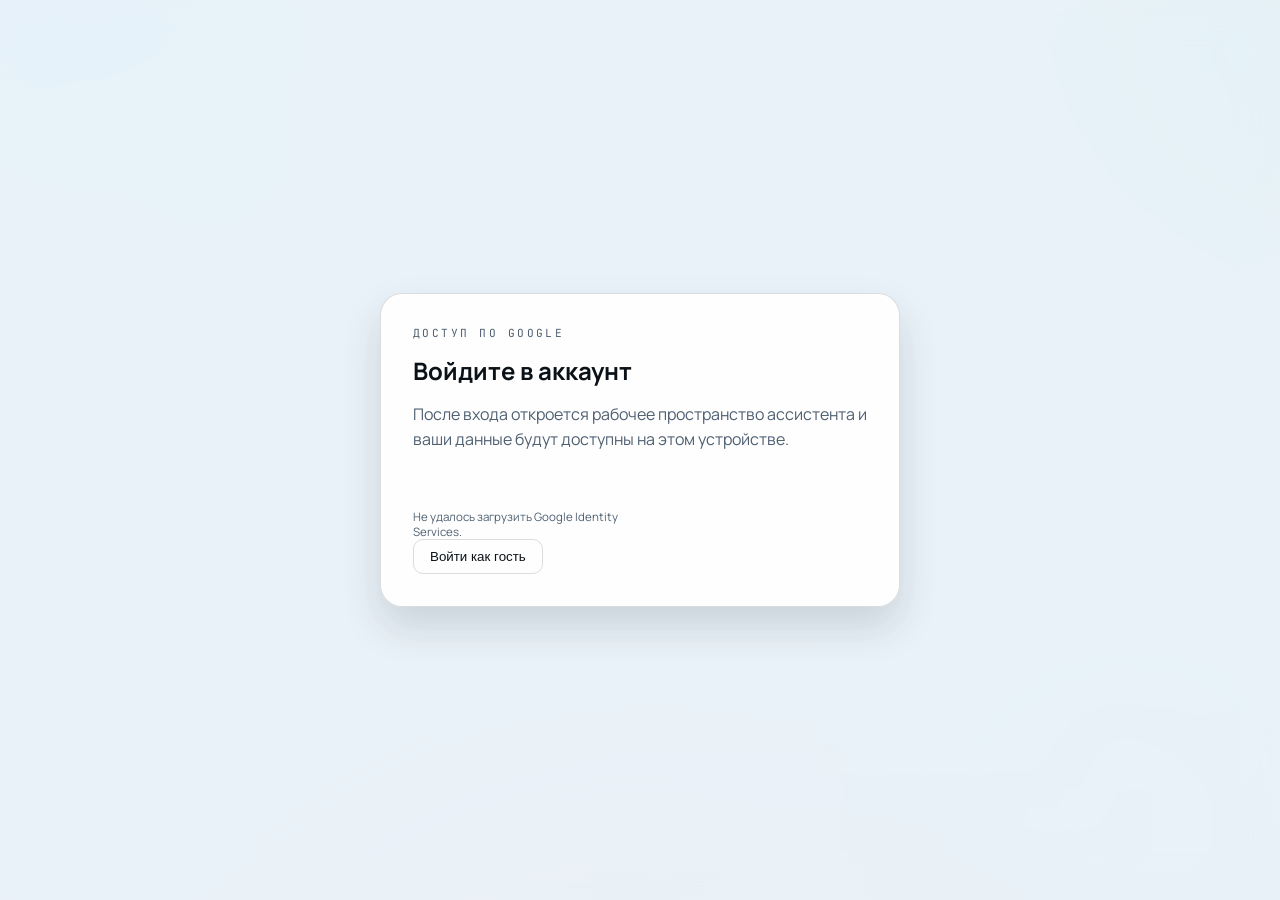
==== index.html @ 62c1ecb1 "11" ====
﻿<!doctype html>
<html lang="ru">
<head>
  <meta charset="utf-8" />
  <meta name="viewport" content="width=device-width, initial-scale=1" />
  <title>Веб1-ассистент</title>
  <link rel="stylesheet" href="styles.css" />
  <script>
    (function () {
      const stored = localStorage.getItem("assistant_theme");
      const prefersDark = window.matchMedia && window.matchMedia("(prefers-color-scheme: dark)").matches;
      const theme = stored || (prefersDark ? "dark" : "light");
      document.documentElement.dataset.theme = theme;
    })();
  </script>
  <script src="https://accounts.google.com/gsi/client" async defer></script>
  <script defer src="app.js"></script>
</head>
<body data-google-client-id="568002795902-9rujrugcspusikbb2c87gkfgdf6e3v72.apps.googleusercontent.com" data-auth="required">
  <div class="orb orb-1"></div>
  <div class="orb orb-2"></div>
  <div class="mesh"></div>

  <div class="auth-gate">
    <div class="auth-card">
      <div class="auth-lock">Доступ по Google</div>
      <h2>Войдите в аккаунт</h2>
      <p>После входа откроется рабочее пространство ассистента и ваши данные будут доступны на этом устройстве.</p>
      <div class="auth-actions">
        <div class="auth-google" id="google-button-gate"></div>
        <div class="auth-hint" id="google-hint-gate"></div>
        <button class="ghost auth-guest" id="btn-guest" type="button">Войти как гость</button>
      </div>
    </div>
  </div>

  <div class="app-shell">
    <header class="topbar">
      <div class="brand">
        <div class="brand-mark">IA</div>
        <div>
          <div class="brand-title">Интеллектуальный ассистент</div>
          <div class="brand-subtitle">Обработка пропущенных учебных дней</div>
        </div>
      </div>
      <div class="topbar-right">
        <div class="status" id="status">
          <span class="status-dot" id="status-dot"></span>
          <span id="status-text">Сервер запущен</span>
        </div>
        <div class="topbar-actions">
          <button class="theme-toggle" id="btn-theme" type="button" aria-pressed="false">
            <span class="theme-track"></span>
            <span class="theme-label" id="theme-label">Светлая</span>
          </button>
          <button class="ghost focus-toggle" id="btn-focus" type="button" aria-pressed="false">Фокус</button>
          <a class="ghost" href="students.html">Студенты</a>
          <div class="auth">
            <div class="auth-google" id="google-button"></div>
            <div class="auth-user" id="auth-user" hidden>
              <img class="auth-avatar" id="auth-avatar" alt="" />
              <div class="auth-meta">
                <div class="auth-name" id="auth-name">—</div>
                <div class="auth-email" id="auth-email">—</div>
              </div>
            </div>
            <button class="ghost auth-signout" id="btn-signout" type="button" hidden>Выйти</button>
            <div class="auth-hint" id="google-hint"></div>
          </div>
        </div>
      </div>
    </header>

    <main class="shell">
      <section class="assistant-panel">
        <div class="assistant-hero">
          <div class="eyebrow">Голосовой веб‑ассистент</div>
          <h1>Разговаривайте с системой учета пропусков, как с живым секретарем.</h1>
          <p>Спросите про пропуски студента, зафиксируйте причину, получите отчет по группе — ассистент сам предложит уточняющие вопросы.</p>
        </div>

      <div class="conversation" id="conversation">
        <div class="message assistant">
          <div class="message-role">Ассистент</div>
          <div class="message-text">Здравствуйте! Я готов вести учет пропусков. Скажите, что сделать: зафиксировать пропуск, найти студента или сформировать отчет.</div>
        </div>
      </div>

      <div class="composer">
        <button class="mic" id="btn-mic" title="Говорить">
          <span class="mic-core"></span>
        </button>
        <div class="input-wrap">
          <input id="user-input" type="text" placeholder="Например: Зафиксируй пропуск Иванова 03.02.2026, 2 пары, причина — болезнь" />
          <div class="input-hint">Нажмите Enter для отправки или используйте микрофон</div>
        </div>
        <button class="send" id="btn-send">Отправить</button>
      </div>

      <div class="controls">
        <label class="toggle">
          <input type="checkbox" id="auto-send" />
          Авто‑отправка после речи
        </label>
        <label class="model">
          Режим ответа
          <select id="response-mode">
            <option value="brief" selected>Кратко</option>
            <option value="detailed">Подробно</option>
          </select>
        </label>
        <button class="ghost" id="btn-reset" type="button">Новый диалог</button>
        <button class="ghost" id="btn-copy" type="button">Скопировать диалог</button>
      </div>

      <div class="quick-cards">
        <button class="quick-card" data-prompt="Покажи пропуски студента Иванов Иван">
          <span class="quick-title">Пропуски студента</span>
          <span class="quick-meta">Список за выбранный период</span>
        </button>
        <button class="quick-card" data-prompt="Зафиксируй пропуск: Иванов Иван, 03.02.2026, 2 занятия, причина — болезнь">
          <span class="quick-title">Новый пропуск</span>
          <span class="quick-meta">Записать причину и дату</span>
        </button>
        <button class="quick-card" data-prompt="Сделай отчет по группе ИС-21 за январь 2026">
          <span class="quick-title">Отчет по группе</span>
          <span class="quick-meta">Сводка и риски</span>
        </button>
        <button class="quick-card" data-prompt="Кто в группе ПО-22 в зоне риска?">
          <span class="quick-title">Риски по группе</span>
          <span class="quick-meta">Топ студентов</span>
        </button>
      </div>
    </section>

    <aside class="side-panel">
      <div class="card">
        <h3>Сводка</h3>
        <div class="summary-grid" id="summary-grid"></div>
      </div>

      <div class="card">
        <h3>Журнал пропусков</h3>
        <div class="filters">
          <input id="filter-query" type="text" placeholder="ФИО или группа" />
          <select id="filter-group">
            <option value="all">Все группы</option>
          </select>
          <select id="filter-type">
            <option value="all">Все типы</option>
            <option value="неуважительная">Неуважительная</option>
            <option value="уважительная">Уважительная</option>
            <option value="медицинская">Медицинская</option>
          </select>
          <input id="filter-from" type="date" />
          <input id="filter-to" type="date" />
          <div class="filter-actions">
            <button class="ghost" id="btn-apply-filters">Показать</button>
            <button class="ghost" id="btn-clear-filters">Сброс</button>
          </div>
        </div>
        <div id="absences-list" class="list"></div>
      </div>

      <div class="card">
        <h3>Быстрые команды</h3>
        <div class="chips">
          <button class="chip" data-prompt="Покажи пропуски студента Иванов Иван">Пропуски студента</button>
          <button class="chip" data-prompt="Сделай отчет по группе ИС-21 за январь 2026">Отчет по группе</button>
          <button class="chip" data-prompt="Кто в группе ПО-22 в зоне риска?">Риски по группе</button>
          <button class="chip" data-prompt="Зафиксируй пропуск: Петров Петр, 03.02.2026, 1 занятие, причина — семейные">Добавить пропуск</button>
        </div>
      </div>

      <div class="card">
        <h3>Студенты</h3>
        <input id="student-search" type="text" placeholder="Поиск по ФИО или группе" />
        <div id="students-list" class="list"></div>
      </div>

      <div class="card">
        <h3>Импорт и экспорт</h3>
        <div class="io-grid">
          <button class="ghost" id="btn-export-students">Экспорт студентов CSV</button>
          <label class="ghost file-label">
            Импорт студентов CSV
            <input type="file" id="file-import-students" accept=".csv" />
          </label>
          <button class="ghost" id="btn-export-absences">Экспорт пропусков CSV</button>
          <label class="ghost file-label">
            Импорт пропусков CSV
            <input type="file" id="file-import-absences" accept=".csv" />
          </label>
        </div>
        <div class="mini">Формат CSV можно посмотреть в README.</div>
      </div>

      <div class="card">
        <h3>Последние действия</h3>
        <div id="actions-list" class="list"></div>
      </div>
      </aside>
    </main>

    <footer class="footer">
      <div>Данные сохраняются локально. Запросы отправляются в Gemini.</div>
    </footer>
  </div>
  <div class="toast" id="toast" role="status" aria-live="polite"></div>
</body>
</html>
---- styles.css ----
﻿@import url("https://fonts.googleapis.com/css2?family=Space+Grotesk:wght@300;400;500;600;700&family=Manrope:wght@300;400;500;600;700&family=JetBrains+Mono:wght@400;500;600&display=swap");

:root {
  color-scheme: light;
  --bg: #f3f7fb;
  --bg-2: #e9f0f7;
  --ink: #0a1218;
  --muted: #4f6072;
  --accent: #0bb3d6;
  --accent-dark: #067a93;
  --accent-2: #28c488;
  --accent-3: #ffb356;
  --accent-glow: rgba(11, 179, 214, 0.25);
  --accent-2-glow: rgba(40, 196, 136, 0.22);
  --accent-3-glow: rgba(255, 179, 86, 0.18);
  --card: rgba(255, 255, 255, 0.85);
  --card-strong: rgba(255, 255, 255, 0.95);
  --border: rgba(10, 18, 24, 0.14);
  --shadow: 0 20px 40px rgba(10, 18, 24, 0.14);
  --shadow-soft: 0 10px 22px rgba(10, 18, 24, 0.12);
  --grid: rgba(10, 18, 24, 0.05);
  --field: rgba(255, 255, 255, 0.92);
  --field-border: rgba(10, 18, 24, 0.18);
  --toggle-bg: rgba(255, 255, 255, 0.85);
  --toggle-track: rgba(10, 18, 24, 0.16);
  --ring: rgba(11, 179, 214, 0.35);
  --chip: rgba(11, 179, 214, 0.08);
  --radius-lg: 22px;
  --radius-md: 14px;
  --radius-sm: 10px;
}

:root[data-theme="dark"] {
  color-scheme: dark;
  --bg: #070c11;
  --bg-2: #0b141c;
  --ink: #e6f1ff;
  --muted: #94a5b7;
  --accent: #00d2ff;
  --accent-dark: #0086a8;
  --accent-2: #22e6a4;
  --accent-3: #f7b655;
  --accent-glow: rgba(0, 210, 255, 0.22);
  --accent-2-glow: rgba(34, 230, 164, 0.2);
  --accent-3-glow: rgba(247, 182, 85, 0.18);
  --card: rgba(12, 18, 26, 0.86);
  --card-strong: rgba(14, 20, 28, 0.98);
  --border: rgba(230, 241, 255, 0.12);
  --shadow: 0 24px 55px rgba(2, 6, 10, 0.7);
  --shadow-soft: 0 12px 28px rgba(2, 6, 10, 0.5);
  --grid: rgba(230, 241, 255, 0.06);
  --field: rgba(9, 13, 19, 0.92);
  --field-border: rgba(230, 241, 255, 0.16);
  --toggle-bg: rgba(12, 18, 26, 0.9);
  --toggle-track: rgba(230, 241, 255, 0.2);
  --ring: rgba(0, 210, 255, 0.35);
  --chip: rgba(0, 210, 255, 0.14);
}

* {
  box-sizing: border-box;
}

body {
  margin: 0;
  min-height: 100vh;
  font-family: "Manrope", "Segoe UI", sans-serif;
  color: var(--ink);
  background:
    radial-gradient(900px 700px at -10% -20%, var(--accent-glow), transparent 60%),
    radial-gradient(900px 700px at 110% 0%, var(--accent-2-glow), transparent 60%),
    radial-gradient(900px 700px at 50% 120%, var(--accent-3-glow), transparent 60%),
    linear-gradient(140deg, var(--bg) 0%, var(--bg-2) 100%);
  overflow-x: hidden;
  transition: background 0.6s ease, color 0.3s ease;
}

body::before {
  content: "";
  position: fixed;
  inset: 0;
  background: repeating-linear-gradient(135deg, rgba(255, 255, 255, 0.02) 0 1px, transparent 1px 7px);
  pointer-events: none;
  z-index: 0;
  opacity: 0.5;
}

body::after {
  content: "";
  position: fixed;
  inset: 0;
  background: repeating-linear-gradient(0deg, transparent 0 14px, rgba(10, 18, 24, 0.04) 14px 15px);
  pointer-events: none;
  z-index: 0;
  opacity: 0.35;
}

h1, h3 {
  font-family: "Space Grotesk", "Segoe UI", sans-serif;
  margin: 0;
  letter-spacing: 0.01em;
}

p {
  color: var(--muted);
  line-height: 1.6;
  margin: 0;
}

.orb {
  position: fixed;
  width: 55vw;
  height: 55vw;
  border-radius: 50%;
  filter: blur(10px);
  z-index: 0;
  opacity: 0.25;
}

.orb-1 {
  top: -25vh;
  left: -12vw;
  background: radial-gradient(circle, var(--accent-glow), transparent 70%);
  animation: float 20s ease-in-out infinite;
}

.orb-2 {
  bottom: -30vh;
  right: -15vw;
  background: radial-gradient(circle, var(--accent-2-glow), transparent 70%);
  animation: float 26s ease-in-out infinite reverse;
}

.mesh {
  position: fixed;
  inset: 0;
  background-image:
    linear-gradient(var(--grid) 1px, transparent 1px),
    linear-gradient(90deg, var(--grid) 1px, transparent 1px);
  background-size: 56px 56px;
  pointer-events: none;
  z-index: 0;
  animation: drift 28s linear infinite;
  opacity: 0.55;
}

.topbar {
  position: sticky;
  top: 0;
  z-index: 2;
  display: flex;
  justify-content: space-between;
  align-items: center;
  padding: 1.2rem 6vw 1rem;
  backdrop-filter: blur(18px) saturate(160%);
  background: var(--card-strong);
  border-bottom: 1px solid var(--border);
  gap: 1rem;
  box-shadow: var(--shadow-soft);
}

.topbar-right {
  display: flex;
  align-items: center;
  gap: 1rem;
  flex-wrap: wrap;
  justify-content: flex-end;
}

.topbar-actions {
  display: flex;
  align-items: center;
  gap: 0.8rem;
  flex-wrap: wrap;
}

.brand {
  display: flex;
  align-items: center;
  gap: 0.9rem;
}

.brand-mark {
  width: 46px;
  height: 46px;
  border-radius: 12px;
  background: linear-gradient(140deg, var(--accent), var(--accent-dark));
  color: #fff;
  display: grid;
  place-items: center;
  font-weight: 700;
  letter-spacing: 0.08em;
  font-family: "JetBrains Mono", "Segoe UI", monospace;
  box-shadow: 0 8px 20px rgba(11, 179, 214, 0.25);
}

.brand-title {
  font-weight: 700;
  font-family: "Space Grotesk", "Manrope", sans-serif;
}

.brand-subtitle {
  font-size: 0.9rem;
  color: var(--muted);
}

.status {
  display: flex;
  align-items: center;
  gap: 0.6rem;
  font-size: 0.72rem;
  color: var(--muted);
  background: var(--card);
  border-radius: 999px;
  padding: 0.4rem 0.8rem;
  border: 1px solid var(--border);
  box-shadow: var(--shadow-soft);
  font-family: "JetBrains Mono", "Segoe UI", monospace;
  text-transform: uppercase;
  letter-spacing: 0.12em;
}

.status-dot {
  width: 9px;
  height: 9px;
  border-radius: 50%;
  background: #f4b15f;
  box-shadow: 0 0 0 6px rgba(244, 177, 95, 0.18);
}

.status.online .status-dot {
  background: #2bb673;
  box-shadow: 0 0 0 6px rgba(43, 182, 115, 0.16);
}

.status.error .status-dot {
  background: #d65b4a;
  box-shadow: 0 0 0 6px rgba(214, 91, 74, 0.2);
}

.shell {
  position: relative;
  z-index: 1;
  padding: 2rem 6vw 4rem;
  display: grid;
  grid-template-columns: minmax(320px, 1.6fr) minmax(260px, 0.9fr);
  gap: 2rem;
  animation: fade-in 0.6s ease both;
}

.assistant-panel {
  display: grid;
  gap: 1.2rem;
  align-content: start;
}

.assistant-panel > * {
  animation: rise 0.6s ease both;
}

.assistant-panel > *:nth-child(2) {
  animation-delay: 0.05s;
}

.assistant-panel > *:nth-child(3) {
  animation-delay: 0.1s;
}

.assistant-panel > *:nth-child(4) {
  animation-delay: 0.15s;
}

.assistant-panel > *:nth-child(5) {
  animation-delay: 0.2s;
}

.assistant-hero {
  background: linear-gradient(180deg, var(--card), var(--card-strong));
  border: 1px solid var(--border);
  border-radius: var(--radius-lg);
  padding: 1.6rem;
  box-shadow: var(--shadow);
  position: relative;
  overflow: hidden;
}

.assistant-hero::after {
  content: "";
  position: absolute;
  inset: 0;
  background: radial-gradient(circle at 15% 15%, var(--accent-glow), transparent 55%);
  pointer-events: none;
}

.eyebrow {
  text-transform: uppercase;
  letter-spacing: 0.24em;
  font-size: 0.68rem;
  color: var(--accent);
  margin-bottom: 0.8rem;
  font-family: "JetBrains Mono", "Segoe UI", monospace;
}

.assistant-hero h1 {
  font-size: clamp(1.9rem, 2.8vw, 3rem);
  margin-bottom: 0.6rem;
}

.conversation {
  background: var(--card);
  border-radius: var(--radius-lg);
  border: 1px solid var(--border);
  padding: 1.2rem;
  box-shadow: var(--shadow);
  max-height: clamp(180px, 26vh, 300px);
  overflow-y: auto;
  display: flex;
  flex-direction: column;
  gap: 0.8rem;
}

.message {
  max-width: 78%;
  border-radius: var(--radius-md);
  padding: 0.7rem 0.9rem;
  display: flex;
  flex-direction: column;
  gap: 0.35rem;
  background: var(--card-strong);
  border: 1px solid var(--border);
}

.message.user {
  align-self: flex-end;
  background: linear-gradient(130deg, var(--accent), var(--accent-2));
  color: #06131a;
  border: none;
  box-shadow: var(--shadow-soft);
}

.message.assistant {
  align-self: flex-start;
  background: var(--card-strong);
}

.message-role {
  font-size: 0.68rem;
  text-transform: uppercase;
  letter-spacing: 0.16em;
  color: var(--muted);
  font-family: "JetBrains Mono", "Segoe UI", monospace;
}

.message.user .message-role {
  color: rgba(6, 19, 26, 0.65);
}

.message-text {
  font-size: 0.95rem;
  line-height: 1.5;
}

.message.typing .message-text::after {
  content: " �";
  animation: blink 1s steps(2, start) infinite;
}

.composer {
  display: grid;
  grid-template-columns: auto 1fr auto;
  align-items: start;
  gap: 0.8rem;
}

.scenario-bar {
  display: grid;
  grid-template-columns: auto 1fr auto;
  gap: 0.8rem;
  align-items: center;
  background: var(--card);
  border-radius: 999px;
  padding: 0.45rem 1rem;
  border: 1px solid var(--border);
}

.scenario-label {
  font-size: 0.7rem;
  text-transform: uppercase;
  letter-spacing: 0.16em;
  color: var(--muted);
  font-family: "JetBrains Mono", "Segoe UI", monospace;
}

.scenario-bar select {
  border: none;
  background: transparent;
  font-family: inherit;
  color: var(--ink);
  padding: 0;
}

.mic {
  width: 56px;
  height: 56px;
  border-radius: 16px;
  border: none;
  background: var(--card-strong);
  border: 1px solid var(--border);
  display: grid;
  place-items: center;
  cursor: pointer;
  box-shadow: var(--shadow);
  transition: transform 0.2s ease, box-shadow 0.2s ease;
}

.mic-core {
  width: 18px;
  height: 26px;
  border-radius: 12px;
  background: linear-gradient(180deg, var(--accent), var(--accent-dark));
}

.mic.listening {
  animation: pulse 1.2s ease-in-out infinite;
}

.mic:hover {
  transform: translateY(-2px);
  box-shadow: 0 12px 30px rgba(11, 179, 214, 0.2);
}

.input-wrap {
  display: grid;
  gap: 0.4rem;
}

#user-input {
  width: 100%;
  padding: 0.85rem 1rem;
  border-radius: var(--radius-md);
  border: 1px solid var(--field-border);
  background: var(--field);
  color: var(--ink);
  font-size: 0.96rem;
  font-family: inherit;
}

#user-input::placeholder {
  color: var(--muted);
}

.input-hint {
  font-size: 0.74rem;
  color: var(--muted);
}

.send {
  align-self: start;
  border: none;
  border-radius: 12px;
  background: linear-gradient(135deg, var(--accent), var(--accent-dark));
  color: #fff;
  padding: 0.85rem 1.4rem;
  font-weight: 600;
  cursor: pointer;
  box-shadow: var(--shadow);
}

.controls {
  margin-top: -0.45rem;
  display: flex;
  flex-wrap: wrap;
  gap: 0.8rem;
  align-items: center;
}

.quick-cards {
  display: grid;
  grid-template-columns: repeat(2, minmax(180px, 1fr));
  gap: 0.9rem;
}

.quick-card {
  background: var(--card);
  border: 1px solid var(--border);
  border-radius: var(--radius-md);
  padding: 0.9rem 1rem;
  text-align: left;
  display: grid;
  gap: 0.35rem;
  cursor: pointer;
  box-shadow: var(--shadow-soft);
  transition: transform 0.2s ease, box-shadow 0.2s ease, border-color 0.2s ease;
}

.quick-card:hover {
  transform: translateY(-2px);
  box-shadow: var(--shadow);
  border-color: rgba(0, 210, 255, 0.4);
}

.quick-title {
  font-weight: 600;
  font-family: "Space Grotesk", "Manrope", sans-serif;
}

.quick-meta {
  font-size: 0.78rem;
  color: var(--muted);
}
.toggle {
  display: flex;
  align-items: center;
  gap: 0.4rem;
  font-size: 0.78rem;
  color: var(--muted);
  background: var(--card);
  border-radius: 999px;
  padding: 0.45rem 0.8rem;
  border: 1px solid var(--border);
  font-family: "JetBrains Mono", "Segoe UI", monospace;
  text-transform: uppercase;
  letter-spacing: 0.12em;
}

.model {
  display: flex;
  align-items: center;
  gap: 0.6rem;
  font-size: 0.78rem;
  color: var(--muted);
  background: var(--card);
  padding: 0.45rem 0.8rem;
  border-radius: 999px;
  border: 1px solid var(--border);
  font-family: "JetBrains Mono", "Segoe UI", monospace;
  text-transform: uppercase;
  letter-spacing: 0.12em;
}

.filters {
  display: grid;
  gap: 0.6rem;
  margin-bottom: 0.8rem;
}

.filters input,
.filters select,
#student-search,
#filter-query {
  border-radius: var(--radius-sm);
  border: 1px solid var(--field-border);
  background: var(--field);
  color: var(--ink);
  padding: 0.6rem 0.85rem;
  font-family: inherit;
}

.filter-actions {
  display: flex;
  gap: 0.6rem;
}

.io-grid {
  display: grid;
  gap: 0.6rem;
}

.file-label {
  position: relative;
  overflow: hidden;
}

.file-label input {
  position: absolute;
  inset: 0;
  opacity: 0;
  cursor: pointer;
}

select {
  border: none;
  background: transparent;
  font-family: inherit;
  color: var(--ink);
}

.ghost {
  border: 1px solid var(--border);
  background: transparent;
  border-radius: var(--radius-sm);
  padding: 0.55rem 1rem;
  cursor: pointer;
  color: var(--ink);
  transition: transform 0.2s ease, box-shadow 0.2s ease, border-color 0.2s ease;
}

.ghost:hover {
  transform: translateY(-1px);
  box-shadow: var(--shadow-soft);
  border-color: rgba(11, 179, 214, 0.35);
}

.side-panel {
  display: grid;
  gap: 1.2rem;
  align-content: start;
}

.side-panel .card {
  animation: rise 0.6s ease both;
}

.side-panel .card:nth-child(1) {
  animation-delay: 0.05s;
}

.side-panel .card:nth-child(2) {
  animation-delay: 0.1s;
}

.side-panel .card:nth-child(3) {
  animation-delay: 0.15s;
}

.side-panel .card:nth-child(4) {
  animation-delay: 0.2s;
}

.side-panel .card:nth-child(5) {
  animation-delay: 0.25s;
}

.side-panel .card:nth-child(6) {
  animation-delay: 0.3s;
}

.card {
  background: var(--card);
  border-radius: var(--radius-lg);
  border: 1px solid var(--border);
  padding: 1.2rem;
  box-shadow: var(--shadow);
  position: relative;
  overflow: hidden;
  transition: transform 0.2s ease, box-shadow 0.2s ease;
}

.card::before {
  content: "";
  position: absolute;
  inset: 0 0 auto 0;
  height: 2px;
  background: linear-gradient(90deg, transparent, var(--accent), transparent);
  opacity: 0.6;
  pointer-events: none;
}

.card:hover {
  transform: translateY(-4px);
  box-shadow: 0 24px 55px rgba(10, 18, 24, 0.22);
}

.card h3 {
  margin-bottom: 1rem;
}

.summary-grid {
  display: grid;
  grid-template-columns: repeat(2, minmax(120px, 1fr));
  gap: 0.8rem;
}

.summary-item {
  background: linear-gradient(180deg, rgba(11, 179, 214, 0.08), transparent);
  border-radius: var(--radius-md);
  padding: 0.8rem;
  border: 1px solid var(--border);
}

.summary-item strong {
  display: block;
  font-size: 1.3rem;
}

.list {
  display: grid;
  gap: 0.7rem;
  font-size: 0.88rem;
  color: var(--muted);
}

.list-item {
  background: var(--card-strong);
  border-radius: var(--radius-md);
  padding: 0.6rem 0.7rem;
  border: 1px solid var(--border);
}

.list-item .pill {
  display: inline-flex;
  align-items: center;
  padding: 0.1rem 0.5rem;
  border-radius: 999px;
  font-size: 0.7rem;
  background: rgba(11, 179, 214, 0.12);
  color: #0a6f82;
  margin-left: 0.4rem;
  font-family: "JetBrains Mono", "Segoe UI", monospace;
}

.chips {
  display: flex;
  flex-wrap: wrap;
  gap: 0.6rem;
}

.chip {
  border: 1px solid var(--border);
  border-radius: 999px;
  padding: 0.5rem 0.9rem;
  background: var(--chip);
  color: var(--ink);
  cursor: pointer;
  font-size: 0.82rem;
}

.theme-toggle {
  display: inline-flex;
  align-items: center;
  gap: 0.6rem;
  border: 1px solid var(--border);
  border-radius: 999px;
  padding: 0.35rem 0.9rem 0.35rem 0.5rem;
  background: var(--toggle-bg);
  color: var(--ink);
  cursor: pointer;
  box-shadow: var(--shadow-soft);
  transition: transform 0.2s ease, box-shadow 0.2s ease;
}

.theme-toggle:hover {
  transform: translateY(-1px);
  box-shadow: var(--shadow);
}

.theme-track {
  position: relative;
  width: 34px;
  height: 18px;
  border-radius: 999px;
  background: var(--toggle-track);
}

.theme-track::after {
  content: "";
  position: absolute;
  top: 2px;
  left: 2px;
  width: 14px;
  height: 14px;
  border-radius: 50%;
  background: var(--card-strong);
  box-shadow: 0 0 0 2px rgba(0, 0, 0, 0.05);
  transition: transform 0.25s ease, background 0.25s ease;
}

:root[data-theme="dark"] .theme-track::after {
  transform: translateX(16px);
  background: var(--accent);
}

.theme-label {
  font-size: 0.72rem;
  text-transform: uppercase;
  letter-spacing: 0.18em;
  font-family: "JetBrains Mono", "Segoe UI", monospace;
}

.auth {
  display: grid;
  gap: 0.4rem;
  align-items: center;
}

.auth-google {
  min-height: 42px;
}

.auth-user {
  display: flex;
  align-items: center;
  gap: 0.6rem;
  background: var(--card);
  border: 1px solid var(--border);
  border-radius: 999px;
  padding: 0.35rem 0.7rem;
  box-shadow: var(--shadow-soft);
}

.auth-avatar {
  width: 34px;
  height: 34px;
  border-radius: 50%;
  object-fit: cover;
  border: 1px solid var(--border);
}

.auth-name {
  font-weight: 600;
  font-size: 0.82rem;
}

.auth-email {
  font-size: 0.75rem;
  color: var(--muted);
}

.auth-signout {
  justify-self: start;
}

.auth-hint {
  font-size: 0.72rem;
  color: var(--muted);
  max-width: 220px;
}

input,
select,
button {
  outline: none;
}

input:focus-visible,
select:focus-visible,
button:focus-visible {
  box-shadow: 0 0 0 3px var(--ring);
}

.footer {
  padding: 2rem 6vw 3rem;
  color: var(--muted);
  font-size: 0.85rem;
}

.app-shell {
  position: relative;
  z-index: 1;
}

.auth-gate {
  position: fixed;
  inset: 0;
  display: flex;
  align-items: center;
  justify-content: center;
  padding: 2rem;
  z-index: 3;
  backdrop-filter: blur(18px) saturate(160%);
  background: rgba(5, 9, 13, 0.7);
}

:root[data-theme="light"] .auth-gate {
  background: rgba(234, 242, 249, 0.88);
}

body[data-auth="ready"] .auth-gate {
  display: none;
}

body[data-auth="required"] .app-shell {
  display: none;
}

.auth-card {
  width: min(520px, 92vw);
  background: var(--card-strong);
  border: 1px solid var(--border);
  border-radius: var(--radius-lg);
  padding: 2rem;
  box-shadow: var(--shadow);
  display: grid;
  gap: 0.9rem;
}

.auth-card h2 {
  margin: 0;
}

.auth-card p {
  margin: 0;
  color: var(--muted);
}

.auth-lock {
  font-size: 0.7rem;
  text-transform: uppercase;
  letter-spacing: 0.22em;
  color: var(--muted);
  font-family: "JetBrains Mono", "Segoe UI", monospace;
}
@keyframes float {
  0%, 100% { transform: translateY(0); }
  50% { transform: translateY(16px); }
}

@keyframes pulse {
  0% { box-shadow: 0 0 0 0 rgba(11, 179, 214, 0.35); }
  70% { box-shadow: 0 0 0 18px rgba(11, 179, 214, 0); }
  100% { box-shadow: 0 0 0 0 rgba(11, 179, 214, 0); }
}

@keyframes blink {
  0%, 100% { opacity: 1; }
  50% { opacity: 0; }
}

@keyframes fade-in {
  from { opacity: 0; }
  to { opacity: 1; }
}

@keyframes rise {
  from { opacity: 0; transform: translateY(12px); }
  to { opacity: 1; transform: translateY(0); }
}

@keyframes drift {
  from { background-position: 0 0; }
  to { background-position: 56px 56px; }
}

@media (max-width: 1100px) {
  .shell {
    grid-template-columns: 1fr;
  }
}

@media (max-width: 720px) {
  .topbar {
    align-items: flex-start;
  }
  .topbar-right {
    width: 100%;
    justify-content: space-between;
  }
  .topbar-actions {
    width: 100%;
  }
  .scenario-bar {
    grid-template-columns: 1fr;
  }
  .composer {
    grid-template-columns: auto 1fr;
  }
  .send {
  align-self: start;
    grid-column: span 2;
  }
}

@media (prefers-reduced-motion: reduce) {
  * {
    animation: none !important;
    transition-duration: 0.01ms !important;
  }
}

/* === Enhanced UI === */
:root {
  --shine: rgba(255, 255, 255, 0.35);
  --shadow-lift: 0 28px 70px rgba(10, 18, 24, 0.2);
  --shadow-glow: 0 0 0 1px rgba(11, 179, 214, 0.18);
}

:root[data-theme="dark"] {
  --shine: rgba(255, 255, 255, 0.12);
  --shadow-lift: 0 34px 90px rgba(2, 6, 10, 0.8);
}

::selection {
  background: var(--accent);
  color: #041018;
}

.topbar {
  backdrop-filter: blur(22px) saturate(190%);
}

.brand-mark {
  animation: breathe 6s ease-in-out infinite;
}

.status.online .status-dot {
  animation: status-pulse 2.4s ease-in-out infinite;
}

.assistant-hero::before {
  content: "";
  position: absolute;
  inset: -30% -10% auto -10%;
  height: 55%;
  background: linear-gradient(120deg, transparent, var(--shine), transparent);
  opacity: 0.35;
  pointer-events: none;
  animation: sheen 7s ease-in-out infinite;
}

.conversation {
  position: relative;
  scrollbar-width: thin;
  scrollbar-color: var(--accent) transparent;
}

.conversation::-webkit-scrollbar {
  width: 8px;
}

.conversation::-webkit-scrollbar-thumb {
  background: linear-gradient(180deg, var(--accent), var(--accent-2));
  border-radius: 999px;
}

.message {
  animation: message-in 0.35s ease both;
  box-shadow: var(--shadow-soft);
}

.message.typing .message-text::after {
  content: "…";
}

.message.assistant {
  background: linear-gradient(180deg, var(--card-strong), var(--card));
}

.message.user {
  filter: saturate(110%);
}

.input-wrap:focus-within #user-input {
  border-color: var(--accent);
  box-shadow: 0 0 0 3px var(--ring);
}

.send {
  transition: transform 0.2s ease, box-shadow 0.2s ease, filter 0.2s ease;
}

.send:hover {
  transform: translateY(-2px) scale(1.01);
  box-shadow: var(--shadow-lift);
  filter: brightness(1.05);
}

.send:active {
  transform: translateY(0) scale(0.99);
}

.ghost {
  transition: transform 0.2s ease, box-shadow 0.2s ease, border-color 0.2s ease, background 0.2s ease;
}

.ghost:active {
  transform: translateY(0) scale(0.98);
}

.quick-card {
  position: relative;
  overflow: hidden;
}

.quick-card::after {
  content: "";
  position: absolute;
  inset: 0;
  background: radial-gradient(circle at 20% 20%, rgba(11, 179, 214, 0.16), transparent 55%);
  opacity: 0;
  pointer-events: none;
  transition: opacity 0.2s ease;
}

.quick-card:hover::after {
  opacity: 1;
}

.list-item {
  transition: transform 0.2s ease, box-shadow 0.2s ease, border-color 0.2s ease;
}

.list-item:hover {
  transform: translateY(-2px);
  border-color: rgba(11, 179, 214, 0.4);
  box-shadow: var(--shadow);
}

.card::before {
  animation: glow-scan 6s ease-in-out infinite;
}

.card::after {
  content: "";
  position: absolute;
  inset: -50% -10% auto -10%;
  height: 60%;
  background: radial-gradient(circle at 30% 30%, rgba(11, 179, 214, 0.18), transparent 60%);
  opacity: 0.25;
  pointer-events: none;
}

.card:hover {
  transform: translateY(-6px) scale(1.01);
  box-shadow: var(--shadow-lift);
}

.chip {
  transition: transform 0.2s ease, box-shadow 0.2s ease;
}

.chip:hover {
  transform: translateY(-1px);
  box-shadow: var(--shadow-soft);
}

.focus-toggle {
  border-radius: 999px;
  padding: 0.45rem 0.9rem;
  font-size: 0.72rem;
  text-transform: uppercase;
  letter-spacing: 0.18em;
  font-family: "JetBrains Mono", "Segoe UI", monospace;
}

.focus-toggle.active {
  background: linear-gradient(140deg, var(--accent), var(--accent-2));
  color: #041018;
  border-color: transparent;
  box-shadow: var(--shadow-soft), var(--shadow-glow);
}

.toast {
  position: fixed;
  right: 24px;
  bottom: 24px;
  padding: 0.75rem 1rem;
  border-radius: 14px;
  background: var(--card-strong);
  border: 1px solid var(--border);
  box-shadow: var(--shadow);
  font-size: 0.85rem;
  color: var(--ink);
  opacity: 0;
  transform: translateY(8px);
  transition: opacity 0.2s ease, transform 0.2s ease;
  pointer-events: none;
  z-index: 5;
}

.toast.show {
  opacity: 1;
  transform: translateY(0);
}

body[data-focus="on"] .side-panel {
  display: none;
}

body[data-focus="on"] .shell {
  grid-template-columns: 1fr;
  max-width: 1100px;
  margin: 0 auto;
}

body[data-focus="on"] .assistant-panel {
  max-width: 980px;
  margin: 0 auto;
}

body[data-focus="on"] .conversation {
  max-height: clamp(240px, 48vh, 520px);
}

@keyframes sheen {
  0% { transform: translateX(-20%); opacity: 0; }
  40% { opacity: 0.5; }
  60% { opacity: 0.35; }
  100% { transform: translateX(60%); opacity: 0; }
}

@keyframes message-in {
  from { opacity: 0; transform: translateY(10px) scale(0.98); }
  to { opacity: 1; transform: translateY(0) scale(1); }
}

@keyframes status-pulse {
  0%, 100% { box-shadow: 0 0 0 6px rgba(43, 182, 115, 0.16); }
  50% { box-shadow: 0 0 0 12px rgba(43, 182, 115, 0); }
}

@keyframes glow-scan {
  0%, 100% { opacity: 0.35; transform: translateX(-30%); }
  50% { opacity: 0.8; transform: translateX(30%); }
}

@keyframes breathe {
  0%, 100% { transform: translateY(0); }
  50% { transform: translateY(-4px); }
}

/* === Students Page === */
.ghost {
  display: inline-flex;
  align-items: center;
  gap: 0.4rem;
  text-decoration: none;
}

.mini {
  font-size: 0.75rem;
  color: var(--muted);
}

.student-shell {
  position: relative;
  z-index: 1;
  padding: 2rem 6vw 4rem;
  display: grid;
  gap: 1.6rem;
  max-width: 1200px;
  margin: 0 auto;
}

.student-hero {
  padding: 2rem;
}

.student-hero-top {
  display: grid;
  grid-template-columns: minmax(260px, 2fr) minmax(220px, 1fr);
  gap: 1.6rem;
  align-items: center;
}

.student-metrics {
  display: grid;
  grid-template-columns: repeat(2, minmax(120px, 1fr));
  gap: 0.8rem;
}

.metric {
  background: linear-gradient(180deg, rgba(11, 179, 214, 0.08), transparent);
  border-radius: var(--radius-md);
  padding: 0.9rem;
  border: 1px solid var(--border);
}

.metric strong {
  display: block;
  font-size: 1.4rem;
}

.student-toolbar {
  display: grid;
  grid-template-columns: minmax(220px, 1.2fr) minmax(160px, 0.7fr) auto auto auto;
  gap: 0.7rem;
  align-items: center;
  margin-bottom: 1rem;
}

.student-toolbar input,
.student-toolbar select {
  border-radius: var(--radius-sm);
  border: 1px solid var(--field-border);
  background: var(--field);
  color: var(--ink);
  padding: 0.6rem 0.85rem;
  font-family: inherit;
}

.student-list {
  display: grid;
  gap: 0.7rem;
}

.student-row {
  display: grid;
  grid-template-columns: minmax(200px, 1.4fr) minmax(120px, 0.6fr) minmax(160px, 0.8fr) auto;
  gap: 1rem;
  align-items: center;
  padding: 0.75rem 0.85rem;
  border-radius: var(--radius-md);
  border: 1px solid var(--border);
  background: var(--card-strong);
  box-shadow: var(--shadow-soft);
}

.student-main {
  display: grid;
  gap: 0.2rem;
}

.student-contact {
  font-size: 0.78rem;
  color: var(--muted);
}

.student-meta {
  font-size: 0.78rem;
  color: var(--muted);
}

.student-actions {
  display: flex;
  gap: 0.5rem;
  justify-content: flex-end;
}

.student-actions .ghost {
  padding: 0.45rem 0.8rem;
  font-size: 0.78rem;
}

.ghost.danger {
  border-color: rgba(214, 91, 74, 0.55);
  color: #d65b4a;
}

.ghost.danger:hover {
  border-color: rgba(214, 91, 74, 0.85);
  box-shadow: 0 10px 22px rgba(214, 91, 74, 0.18);
}

.student-form {
  display: grid;
  gap: 0.8rem;
  grid-template-columns: repeat(3, minmax(180px, 1fr));
}

.student-form input {
  border-radius: var(--radius-sm);
  border: 1px solid var(--field-border);
  background: var(--field);
  color: var(--ink);
  padding: 0.65rem 0.85rem;
  font-family: inherit;
}

.student-form-actions {
  grid-column: span 3;
  display: flex;
  gap: 0.7rem;
}

.student-empty {
  padding: 1rem;
  border-radius: var(--radius-md);
  border: 1px dashed var(--border);
  color: var(--muted);
  text-align: center;
}

@media (max-width: 1000px) {
  .student-hero-top {
    grid-template-columns: 1fr;
  }
  .student-toolbar {
    grid-template-columns: 1fr 1fr;
  }
  .student-row {
    grid-template-columns: 1fr 1fr;
  }
  .student-actions {
    justify-content: flex-start;
  }
  .student-form {
    grid-template-columns: 1fr;
  }
  .student-form-actions {
    grid-column: span 1;
  }
}

@media (max-width: 640px) {
  .student-toolbar {
    grid-template-columns: 1fr;
  }
  .student-row {
    grid-template-columns: 1fr;
    gap: 0.5rem;
  }
}
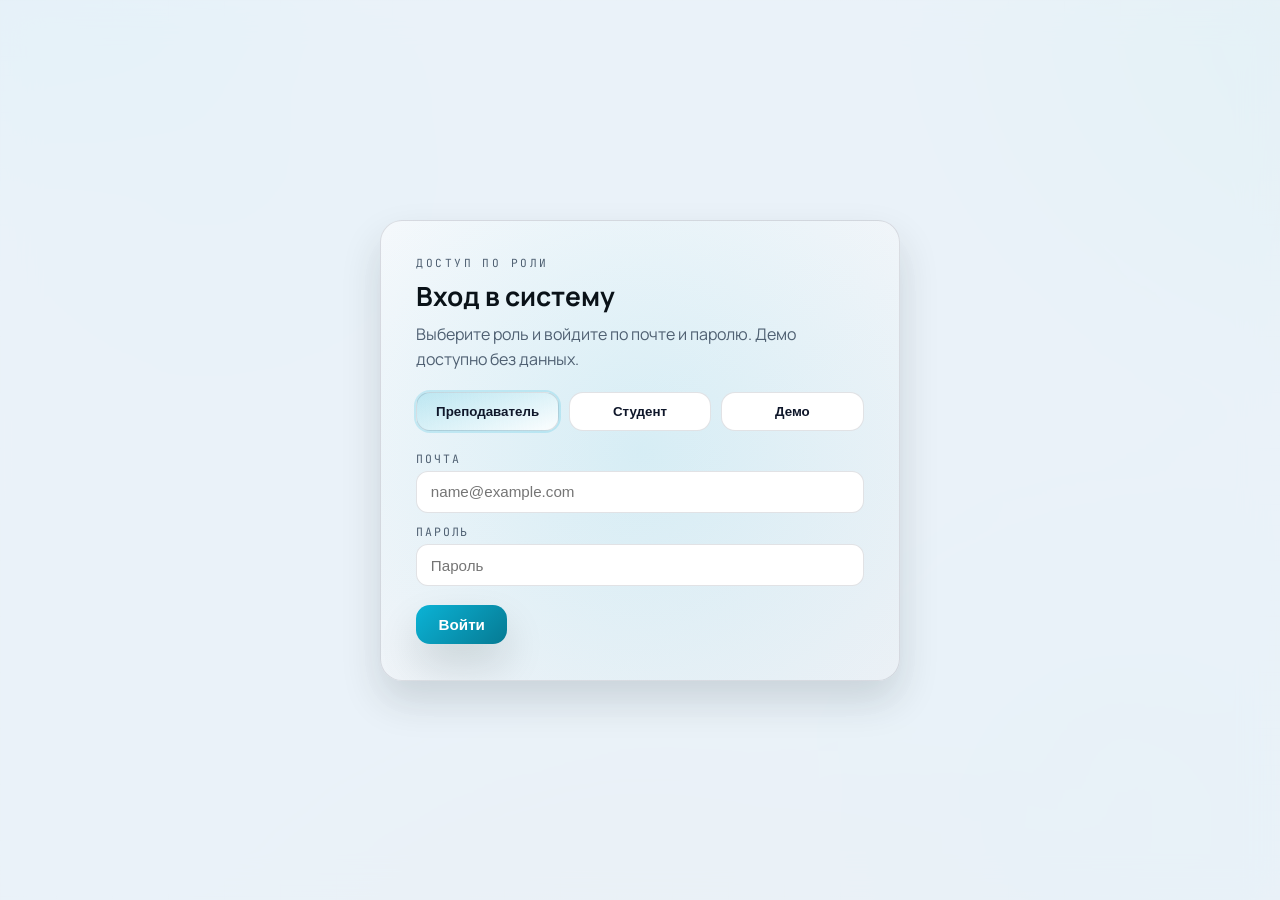
==== commit 3064636f: "1" ====
--- a/index.html
+++ b/index.html
@@ -3,7 +3,7 @@
 <head>
   <meta charset="utf-8" />
   <meta name="viewport" content="width=device-width, initial-scale=1" />
-  <title>Веб1-ассистент</title>
+  <title>📝Веб-ассистент📌</title>
   <link rel="stylesheet" href="styles.css" />
   <script>
     (function () {
@@ -13,23 +13,46 @@
       document.documentElement.dataset.theme = theme;
     })();
   </script>
-  <script src="https://accounts.google.com/gsi/client" async defer></script>
   <script defer src="app.js"></script>
 </head>
-<body data-google-client-id="568002795902-9rujrugcspusikbb2c87gkfgdf6e3v72.apps.googleusercontent.com" data-auth="required">
+<body data-auth="required">
   <div class="orb orb-1"></div>
   <div class="orb orb-2"></div>
   <div class="mesh"></div>
 
   <div class="auth-gate">
     <div class="auth-card">
-      <div class="auth-lock">Доступ по Google</div>
-      <h2>Войдите в аккаунт</h2>
-      <p>После входа откроется рабочее пространство ассистента и ваши данные будут доступны на этом устройстве.</p>
+      <div class="auth-header">
+        <div class="auth-lock">Доступ по роли</div>
+        <h2>Вход в систему</h2>
+        <p>Выберите роль и войдите по почте и паролю. Демо доступно без данных.</p>
+      </div>
+      <div class="auth-role-tabs" id="login-role-tabs">
+        <button class="role-tab" type="button" data-role="teacher">Преподаватель</button>
+        <button class="role-tab" type="button" data-role="student">Студент</button>
+        <button class="role-tab" type="button" data-role="demo">Демо</button>
+      </div>
+      <div class="auth-fields">
+        <label class="auth-field sr-only">
+          <span>Роль</span>
+          <select id="login-role">
+            <option value="teacher" selected>Преподаватель</option>
+            <option value="student">Студент</option>
+            <option value="demo">Демо</option>
+          </select>
+        </label>
+        <label class="auth-field">
+          <span>Почта</span>
+          <input id="login-email" type="email" autocomplete="username" placeholder="name@example.com" />
+        </label>
+        <label class="auth-field">
+          <span>Пароль</span>
+          <input id="login-password" type="password" autocomplete="current-password" placeholder="Пароль" />
+        </label>
+      </div>
       <div class="auth-actions">
-        <div class="auth-google" id="google-button-gate"></div>
-        <div class="auth-hint" id="google-hint-gate"></div>
-        <button class="ghost auth-guest" id="btn-guest" type="button">Войти как гость</button>
+        <button class="send" id="btn-login" type="button">Войти</button>
+        <div class="auth-hint" id="login-hint"></div>
       </div>
     </div>
   </div>
@@ -56,7 +79,6 @@
           <button class="ghost focus-toggle" id="btn-focus" type="button" aria-pressed="false">Фокус</button>
           <a class="ghost" href="students.html">Студенты</a>
           <div class="auth">
-            <div class="auth-google" id="google-button"></div>
             <div class="auth-user" id="auth-user" hidden>
               <img class="auth-avatar" id="auth-avatar" alt="" />
               <div class="auth-meta">
@@ -65,7 +87,6 @@
               </div>
             </div>
             <button class="ghost auth-signout" id="btn-signout" type="button" hidden>Выйти</button>
-            <div class="auth-hint" id="google-hint"></div>
           </div>
         </div>
       </div>
@@ -82,7 +103,7 @@
       <div class="conversation" id="conversation">
         <div class="message assistant">
           <div class="message-role">Ассистент</div>
-          <div class="message-text">Здравствуйте! Я готов вести учет пропусков. Скажите, что сделать: зафиксировать пропуск, найти студента или сформировать отчет.</div>
+          <div class="message-text">Здравствуйте! Я готов вести учет пропусков. Скажите, что сделать: зафиксировать пропуск, найти студента или сформировать отчет</div>
         </div>
       </div>
 
@@ -181,18 +202,18 @@
       <div class="card">
         <h3>Импорт и экспорт</h3>
         <div class="io-grid">
-          <button class="ghost" id="btn-export-students">Экспорт студентов CSV</button>
+          <button class="ghost" id="btn-export-students">Экспорт студентов JSON</button>
           <label class="ghost file-label">
-            Импорт студентов CSV
-            <input type="file" id="file-import-students" accept=".csv" />
+            Импорт студентов JSON
+            <input type="file" id="file-import-students" accept=".json" />
           </label>
-          <button class="ghost" id="btn-export-absences">Экспорт пропусков CSV</button>
+          <button class="ghost" id="btn-export-absences">Экспорт пропусков JSON</button>
           <label class="ghost file-label">
-            Импорт пропусков CSV
-            <input type="file" id="file-import-absences" accept=".csv" />
+            Импорт пропусков JSON
+            <input type="file" id="file-import-absences" accept=".json" />
           </label>
         </div>
-        <div class="mini">Формат CSV можно посмотреть в README.</div>
+        <div class="mini">Формат JSON можно посмотреть в README.</div>
       </div>
 
       <div class="card">
@@ -203,7 +224,7 @@
     </main>
 
     <footer class="footer">
-      <div>Данные сохраняются локально. Запросы отправляются в Gemini.</div>
+      <div>Данные сохраняются локально.</div>
     </footer>
   </div>
   <div class="toast" id="toast" role="status" aria-live="polite"></div>
--- a/styles.css
+++ b/styles.css
@@ -858,13 +858,37 @@
   padding: 2rem;
   z-index: 3;
   backdrop-filter: blur(18px) saturate(160%);
-  background: rgba(5, 9, 13, 0.7);
+  background: radial-gradient(circle at 20% 20%, rgba(11, 179, 214, 0.18), transparent 55%),
+    radial-gradient(circle at 80% 30%, rgba(24, 98, 255, 0.16), transparent 52%),
+    rgba(5, 9, 13, 0.7);
 }
 
 :root[data-theme="light"] .auth-gate {
   background: rgba(234, 242, 249, 0.88);
 }
 
+:root[data-theme="light"] .auth-card {
+  background: linear-gradient(145deg, #f7f9fc, #edf1f6);
+  border-color: rgba(15, 23, 42, 0.12);
+}
+
+:root[data-theme="light"] .role-tab {
+  background: #ffffff;
+  color: #0f172a;
+  border-color: rgba(15, 23, 42, 0.12);
+}
+
+:root[data-theme="light"] .role-tab.active {
+  background: linear-gradient(160deg, rgba(11, 179, 214, 0.2), rgba(255, 255, 255, 0.9));
+}
+
+:root[data-theme="light"] .auth-field input,
+:root[data-theme="light"] .auth-field select {
+  background: #ffffff;
+  color: #0f172a;
+  border-color: rgba(15, 23, 42, 0.12);
+}
+
 body[data-auth="ready"] .auth-gate {
   display: none;
 }
@@ -875,17 +899,100 @@
 
 .auth-card {
   width: min(520px, 92vw);
-  background: var(--card-strong);
+  background: linear-gradient(145deg, rgba(14, 23, 32, 0.96), rgba(8, 12, 18, 0.92));
   border: 1px solid var(--border);
   border-radius: var(--radius-lg);
-  padding: 2rem;
+  padding: 2.2rem;
   box-shadow: var(--shadow);
   display: grid;
-  gap: 0.9rem;
+  gap: 1.2rem;
+  position: relative;
+  overflow: hidden;
+}
+
+.auth-card::before {
+  content: "";
+  position: absolute;
+  inset: -40%;
+  background: radial-gradient(circle at center, rgba(11, 179, 214, 0.2), transparent 60%);
+  opacity: 0.6;
+  pointer-events: none;
+}
+
+.auth-header {
+  position: relative;
+  z-index: 1;
+  display: grid;
+  gap: 0.5rem;
+}
+
+.auth-fields {
+  display: grid;
+  gap: 0.7rem;
+  position: relative;
+  z-index: 1;
+}
+
+.auth-field {
+  display: grid;
+  gap: 0.35rem;
+  font-size: 0.78rem;
+  color: var(--muted);
+}
+
+.auth-field span {
+  font-size: 0.72rem;
+  text-transform: uppercase;
+  letter-spacing: 0.16em;
+  font-family: "JetBrains Mono", "Segoe UI", monospace;
+}
+
+.auth-field input,
+.auth-field select {
+  background: rgba(10, 16, 24, 0.85);
+  border: 1px solid rgba(255, 255, 255, 0.08);
+  border-radius: 12px;
+  color: var(--ink);
+  padding: 0.7rem 0.85rem;
+  font-size: 0.95rem;
+  transition: border-color 0.2s ease, box-shadow 0.2s ease;
+}
+
+.auth-field input:focus-visible,
+.auth-field select:focus-visible {
+  border-color: rgba(11, 179, 214, 0.7);
+  box-shadow: 0 0 0 3px rgba(11, 179, 214, 0.18);
+}
+
+.auth-field input:disabled,
+.auth-field select:disabled {
+  opacity: 0.5;
+  cursor: not-allowed;
+}
+
+.auth-actions {
+  display: flex;
+  flex-wrap: wrap;
+  gap: 0.6rem;
+  align-items: center;
+  position: relative;
+  z-index: 1;
+}
+
+.auth-actions .send {
+  padding: 0.7rem 1.4rem;
+  border-radius: 14px;
+  font-size: 0.95rem;
+}
+
+.auth-hint {
+  font-size: 0.78rem;
+  color: var(--muted);
 }
 
 .auth-card h2 {
   margin: 0;
+  font-size: 1.65rem;
 }
 
 .auth-card p {
@@ -899,6 +1006,59 @@
   letter-spacing: 0.22em;
   color: var(--muted);
   font-family: "JetBrains Mono", "Segoe UI", monospace;
+}
+
+.auth-role-tabs {
+  position: relative;
+  z-index: 1;
+  display: grid;
+  grid-template-columns: repeat(3, minmax(0, 1fr));
+  gap: 0.6rem;
+}
+
+.role-tab {
+  border: 1px solid rgba(255, 255, 255, 0.08);
+  border-radius: 14px;
+  padding: 0.7rem 0.9rem;
+  background: rgba(16, 24, 36, 0.65);
+  color: var(--ink);
+  font-weight: 600;
+  cursor: pointer;
+  transition: transform 0.2s ease, box-shadow 0.2s ease, border-color 0.2s ease;
+}
+
+.role-tab:hover {
+  transform: translateY(-1px);
+  box-shadow: 0 10px 24px rgba(8, 12, 20, 0.35);
+  border-color: rgba(11, 179, 214, 0.45);
+}
+
+.role-tab.active {
+  border-color: rgba(11, 179, 214, 0.85);
+  box-shadow: 0 0 0 2px rgba(11, 179, 214, 0.18);
+  background: linear-gradient(160deg, rgba(11, 179, 214, 0.25), rgba(16, 24, 36, 0.72));
+}
+
+@media (max-width: 560px) {
+  .auth-card {
+    padding: 1.8rem;
+  }
+
+  .auth-role-tabs {
+    grid-template-columns: 1fr;
+  }
+}
+
+.sr-only {
+  position: absolute;
+  width: 1px;
+  height: 1px;
+  padding: 0;
+  margin: -1px;
+  overflow: hidden;
+  clip: rect(0, 0, 0, 0);
+  white-space: nowrap;
+  border: 0;
 }
 @keyframes float {
   0%, 100% { transform: translateY(0); }
@@ -1295,6 +1455,23 @@
   box-shadow: var(--shadow-soft);
 }
 
+.student-row .pill {
+  display: inline-flex;
+  align-items: center;
+  padding: 0.1rem 0.5rem;
+  border-radius: 999px;
+  font-size: 0.7rem;
+  background: rgba(11, 179, 214, 0.12);
+  color: #0a6f82;
+  margin-left: 0.35rem;
+  font-family: "JetBrains Mono", "Segoe UI", monospace;
+}
+
+.student-row .id-pill {
+  background: rgba(116, 132, 155, 0.18);
+  color: #8aa0ba;
+}
+
 .student-main {
   display: grid;
   gap: 0.2rem;
